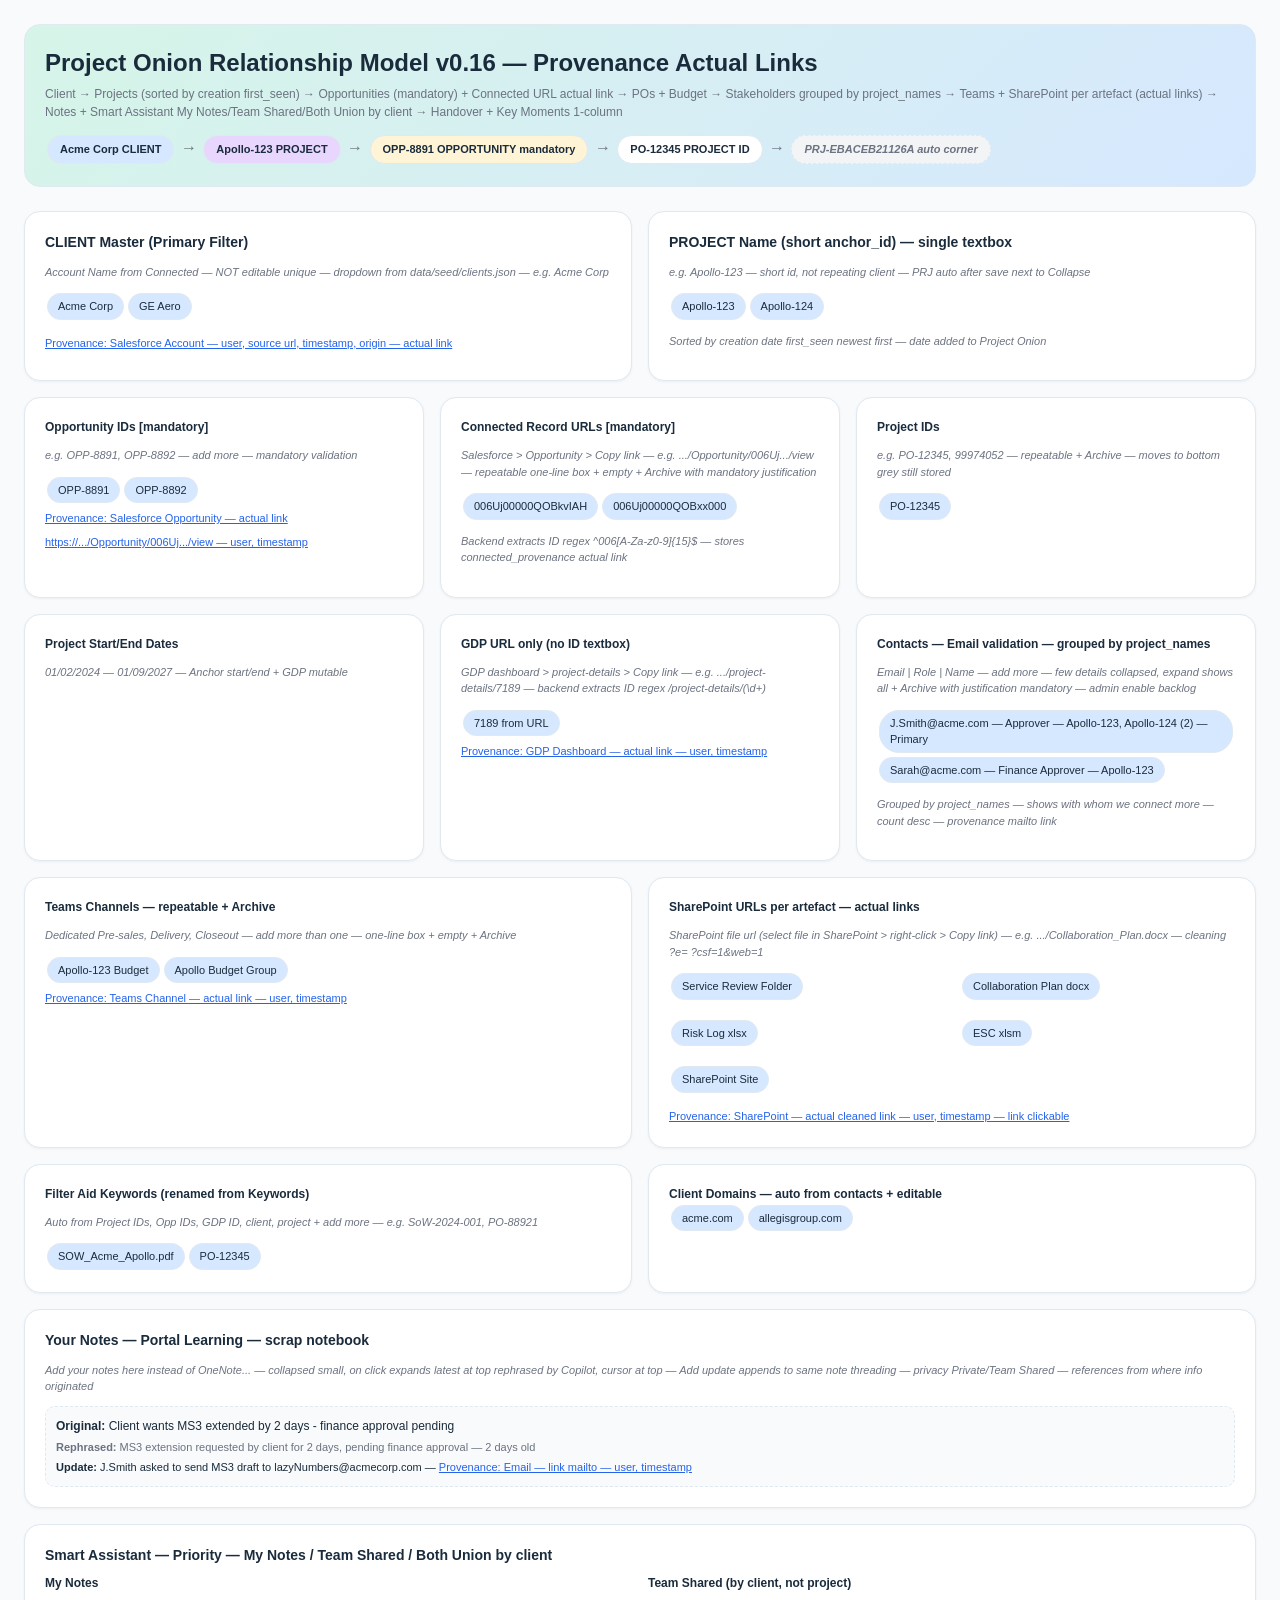
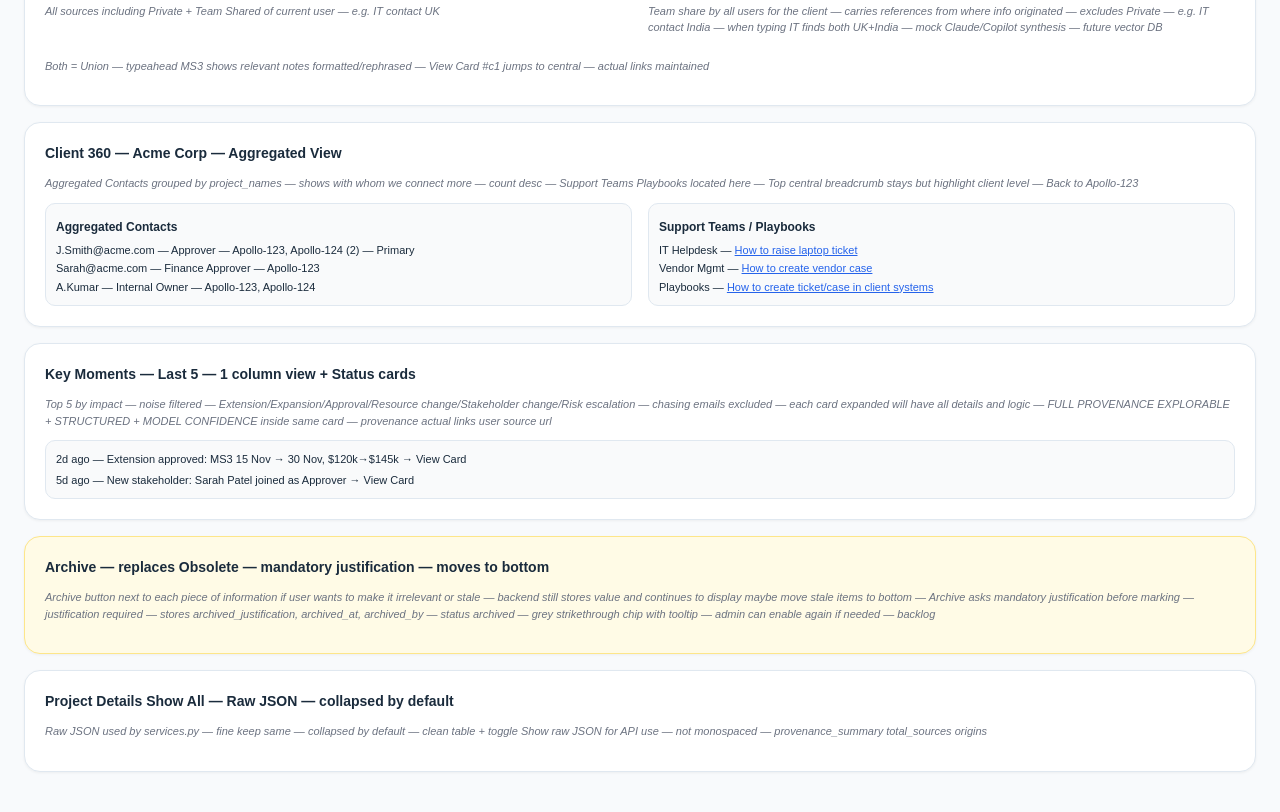
==== Project-Onion-Relationship-Model.html @ c12f48c0 "feat(anchor+pwa): v0.16.1 final fixed /app 404 + provenance actual links + sorted by creation + clie" ====
<!DOCTYPE html>
<html lang="en"><head><meta charset="UTF-8"><meta name="viewport" content="width=device-width, initial-scale=1.0">
<title>Project Onion Relationship Model v0.16</title>
<style>
:root{--blue:#D6E8FF;--mint:#D6F5E8;--yellow:#FFF5D6;--lav:#E8D6FF;--border:#e0e8f0;--text:#1a2b3c;--muted:#6b7280}
*{box-sizing:border-box;font-family:-apple-system,BlinkMacSystemFont,Inter,sans-serif}
body{margin:0;background:#f8fafc;color:var(--text);padding:24px;line-height:1.5}
.header{background:linear-gradient(135deg,var(--mint) 0%,var(--blue) 100%);padding:20px;border-radius:16px;border:1px solid var(--border);margin-bottom:24px}
.card{background:white;border:1px solid var(--border);border-radius:16px;padding:20px;margin-bottom:16px;box-shadow:0 1px 3px rgba(0,0,0,0.05)}
.badge{padding:5px 12px;border-radius:20px;font-size:11px;font-weight:600;background:white;border:1px solid var(--border);display:inline-block;margin:2px}
.badge-client{background:var(--blue)}.badge-project{background:var(--lav)}.badge-opp{background:var(--yellow)}.badge-ref{background:#f3f4f6;color:var(--muted);font-style:italic;border-style:dashed}
.arrow{color:var(--muted);font-weight:700}
.grid2{display:grid;grid-template-columns:1fr 1fr;gap:16px}
.grid3{display:grid;grid-template-columns:1fr 1fr 1fr;gap:16px}
.helper{font-size:11px;color:var(--muted);font-style:italic}
.chip{display:inline-block;padding:4px 10px;border-radius:20px;background:var(--blue);font-size:11px;margin:2px;border:1px solid var(--border)}
.link{color:#2563eb;text-decoration:underline;font-size:11px}
</style></head><body>
<div class="header">
<h2 style="margin:0">Project Onion Relationship Model v0.16 — Provenance Actual Links</h2>
<p style="font-size:12px;color:var(--muted);margin:4px 0 0 0">Client → Projects (sorted by creation first_seen) → Opportunities (mandatory) + Connected URL actual link → POs + Budget → Stakeholders grouped by project_names → Teams + SharePoint per artefact (actual links) → Notes + Smart Assistant My Notes/Team Shared/Both Union by client → Handover + Key Moments 1-column</p>
<div style="margin-top:12px"><span class="badge badge-client">Acme Corp CLIENT</span><span class="arrow"> → </span><span class="badge badge-project">Apollo-123 PROJECT</span><span class="arrow"> → </span><span class="badge badge-opp">OPP-8891 OPPORTUNITY mandatory</span><span class="arrow"> → </span><span class="badge">PO-12345 PROJECT ID</span><span class="arrow"> → </span><span class="badge badge-ref">PRJ-EBACEB21126A auto corner</span></div>
</div>

<div class="grid2">
<div class="card">
<h3 style="margin:0 0 8px 0;font-size:14px">CLIENT Master (Primary Filter)</h3>
<p class="helper">Account Name from Connected — NOT editable unique — dropdown from data/seed/clients.json — e.g. Acme Corp</p>
<span class="chip">Acme Corp</span><span class="chip">GE Aero</span>
<div style="margin-top:8px"><span class="link">Provenance: Salesforce Account — user, source url, timestamp, origin — actual link</span></div>
</div>
<div class="card">
<h3 style="margin:0 0 8px 0;font-size:14px">PROJECT Name (short anchor_id) — single textbox</h3>
<p class="helper">e.g. Apollo-123 — short id, not repeating client — PRJ auto after save next to Collapse</p>
<span class="chip">Apollo-123</span><span class="chip">Apollo-124</span>
<p class="helper">Sorted by creation date first_seen newest first — date added to Project Onion</p>
</div>
</div>

<div class="grid3">
<div class="card">
<h4 style="margin:0;font-size:12px">Opportunity IDs [mandatory]</h4>
<p class="helper">e.g. OPP-8891, OPP-8892 — add more — mandatory validation</p>
<span class="chip">OPP-8891</span><span class="chip">OPP-8892</span>
<div><span class="link">Provenance: Salesforce Opportunity — actual link https://.../Opportunity/006Uj.../view — user, timestamp</span></div>
</div>
<div class="card">
<h4 style="margin:0;font-size:12px">Connected Record URLs [mandatory]</h4>
<p class="helper">Salesforce > Opportunity > Copy link — e.g. .../Opportunity/006Uj.../view — repeatable one-line box + empty + Archive with mandatory justification</p>
<span class="chip">006Uj00000QOBkvIAH</span><span class="chip">006Uj00000QOBxx000</span>
<p class="helper">Backend extracts ID regex ^006[A-Za-z0-9]{15}$ — stores connected_provenance actual link</p>
</div>
<div class="card">
<h4 style="margin:0;font-size:12px">Project IDs</h4>
<p class="helper">e.g. PO-12345, 99974052 — repeatable + Archive — moves to bottom grey still stored</p>
<span class="chip">PO-12345</span>
</div>
</div>

<div class="grid3">
<div class="card">
<h4 style="margin:0;font-size:12px">Project Start/End Dates</h4>
<p class="helper">01/02/2024 — 01/09/2027 — Anchor start/end + GDP mutable</p>
</div>
<div class="card">
<h4 style="margin:0;font-size:12px">GDP URL only (no ID textbox)</h4>
<p class="helper">GDP dashboard > project-details > Copy link — e.g. .../project-details/7189 — backend extracts ID regex /project-details/(\d+)</p>
<span class="chip">7189 from URL</span>
<div><span class="link">Provenance: GDP Dashboard — actual link — user, timestamp</span></div>
</div>
<div class="card">
<h4 style="margin:0;font-size:12px">Contacts — Email validation — grouped by project_names</h4>
<p class="helper">Email | Role | Name — add more — few details collapsed, expand shows all + Archive with justification mandatory — admin enable backlog</p>
<span class="chip">J.Smith@acme.com — Approver — Apollo-123, Apollo-124 (2) — Primary</span>
<span class="chip">Sarah@acme.com — Finance Approver — Apollo-123</span>
<p class="helper">Grouped by project_names — shows with whom we connect more — count desc — provenance mailto link</p>
</div>
</div>

<div class="grid2">
<div class="card">
<h4 style="margin:0;font-size:12px">Teams Channels — repeatable + Archive</h4>
<p class="helper">Dedicated Pre-sales, Delivery, Closeout — add more than one — one-line box + empty + Archive</p>
<span class="chip">Apollo-123 Budget</span><span class="chip">Apollo Budget Group</span>
<div><span class="link">Provenance: Teams Channel — actual link — user, timestamp</span></div>
</div>
<div class="card">
<h4 style="margin:0;font-size:12px">SharePoint URLs per artefact — actual links</h4>
<p class="helper">SharePoint file url (select file in SharePoint > right-click > Copy link) — e.g. .../Collaboration_Plan.docx — cleaning ?e= ?csf=1&web=1</p>
<div class="grid2" style="margin-top:8px">
<div><span class="chip">Service Review Folder</span></div>
<div><span class="chip">Collaboration Plan docx</span></div>
<div><span class="chip">Risk Log xlsx</span></div>
<div><span class="chip">ESC xlsm</span></div>
<div><span class="chip">SharePoint Site</span></div>
</div>
<div style="margin-top:8px"><span class="link">Provenance: SharePoint — actual cleaned link — user, timestamp — link clickable</span></div>
</div>
</div>

<div class="grid2">
<div class="card">
<h4 style="margin:0;font-size:12px">Filter Aid Keywords (renamed from Keywords)</h4>
<p class="helper">Auto from Project IDs, Opp IDs, GDP ID, client, project + add more — e.g. SoW-2024-001, PO-88921</p>
<span class="chip">SOW_Acme_Apollo.pdf</span><span class="chip">PO-12345</span>
</div>
<div class="card">
<h4 style="margin:0;font-size:12px">Client Domains — auto from contacts + editable</h4>
<span class="chip">acme.com</span><span class="chip">allegisgroup.com</span>
</div>
</div>

<div class="card">
<h3 style="margin:0 0 8px 0;font-size:14px">Your Notes — Portal Learning — scrap notebook</h3>
<p class="helper">Add your notes here instead of OneNote... — collapsed small, on click expands latest at top rephrased by Copilot, cursor at top — Add update appends to same note threading — privacy Private/Team Shared — references from where info originated</p>
<div style="background:#f9fafb;padding:10px;border-radius:10px;border:1px dashed var(--border);margin-top:8px">
<p style="font-size:12px;margin:0"><strong>Original:</strong> Client wants MS3 extended by 2 days - finance approval pending</p>
<p style="font-size:11px;color:var(--muted);margin:4px 0 0 0"><strong>Rephrased:</strong> MS3 extension requested by client for 2 days, pending finance approval — 2 days old</p>
<p style="font-size:11px;margin:4px 0 0 0"><strong>Update:</strong> J.Smith asked to send MS3 draft to lazyNumbers@acmecorp.com — <span class="link">Provenance: Email — link mailto — user, timestamp</span></p>
</div>
</div>

<div class="card">
<h3 style="margin:0 0 8px 0;font-size:14px">Smart Assistant — Priority — My Notes / Team Shared / Both Union by client</h3>
<div class="grid2">
<div>
<h4 style="font-size:12px;margin:0">My Notes</h4>
<p class="helper">All sources including Private + Team Shared of current user — e.g. IT contact UK</p>
</div>
<div>
<h4 style="font-size:12px;margin:0">Team Shared (by client, not project)</h4>
<p class="helper">Team share by all users for the client — carries references from where info originated — excludes Private — e.g. IT contact India — when typing IT finds both UK+India — mock Claude/Copilot synthesis — future vector DB</p>
</div>
</div>
<p class="helper">Both = Union — typeahead MS3 shows relevant notes formatted/rephrased — View Card #c1 jumps to central — actual links maintained</p>
</div>

<div class="card">
<h3 style="margin:0 0 8px 0;font-size:14px">Client 360 — Acme Corp — Aggregated View</h3>
<p class="helper">Aggregated Contacts grouped by project_names — shows with whom we connect more — count desc — Support Teams Playbooks located here — Top central breadcrumb stays but highlight client level — Back to Apollo-123</p>
<div class="grid2" style="margin-top:8px">
<div style="background:#f9fafb;padding:10px;border-radius:10px;border:1px solid var(--border)">
<strong style="font-size:12px">Aggregated Contacts</strong>
<p style="font-size:11px;margin:4px 0 0 0">J.Smith@acme.com — Approver — Apollo-123, Apollo-124 (2) — Primary</p>
<p style="font-size:11px;margin:2px 0 0 0">Sarah@acme.com — Finance Approver — Apollo-123</p>
<p style="font-size:11px;margin:2px 0 0 0">A.Kumar — Internal Owner — Apollo-123, Apollo-124</p>
</div>
<div style="background:#f9fafb;padding:10px;border-radius:10px;border:1px solid var(--border)">
<strong style="font-size:12px">Support Teams / Playbooks</strong>
<p style="font-size:11px;margin:4px 0 0 0">IT Helpdesk — <span class="link">How to raise laptop ticket</span></p>
<p style="font-size:11px;margin:2px 0 0 0">Vendor Mgmt — <span class="link">How to create vendor case</span></p>
<p style="font-size:11px;margin:2px 0 0 0">Playbooks — <span class="link">How to create ticket/case in client systems</span></p>
</div>
</div>
</div>

<div class="card">
<h3 style="margin:0 0 8px 0;font-size:14px">Key Moments — Last 5 — 1 column view + Status cards</h3>
<p class="helper">Top 5 by impact — noise filtered — Extension/Expansion/Approval/Resource change/Stakeholder change/Risk escalation — chasing emails excluded — each card expanded will have all details and logic — FULL PROVENANCE EXPLORABLE + STRUCTURED + MODEL CONFIDENCE inside same card — provenance actual links user source url</p>
<div style="background:#f9fafb;padding:10px;border-radius:10px;border:1px solid var(--border);margin-top:8px">
<p style="font-size:11px;margin:0">2d ago — Extension approved: MS3 15 Nov → 30 Nov, $120k→$145k → View Card</p>
<p style="font-size:11px;margin:4px 0 0 0">5d ago — New stakeholder: Sarah Patel joined as Approver → View Card</p>
</div>
</div>

<div class="card" style="background:#fffbe6;border-color:#fde68a">
<h3 style="margin:0 0 8px 0;font-size:14px">Archive — replaces Obsolete — mandatory justification — moves to bottom</h3>
<p class="helper">Archive button next to each piece of information if user wants to make it irrelevant or stale — backend still stores value and continues to display maybe move stale items to bottom — Archive asks mandatory justification before marking — justification required — stores archived_justification, archived_at, archived_by — status archived — grey strikethrough chip with tooltip — admin can enable again if needed — backlog</p>
</div>

<div class="card">
<h3 style="margin:0 0 8px 0;font-size:14px">Project Details Show All — Raw JSON — collapsed by default</h3>
<p class="helper">Raw JSON used by services.py — fine keep same — collapsed by default — clean table + toggle Show raw JSON for API use — not monospaced — provenance_summary total_sources origins</p>
</div>

</body></html>
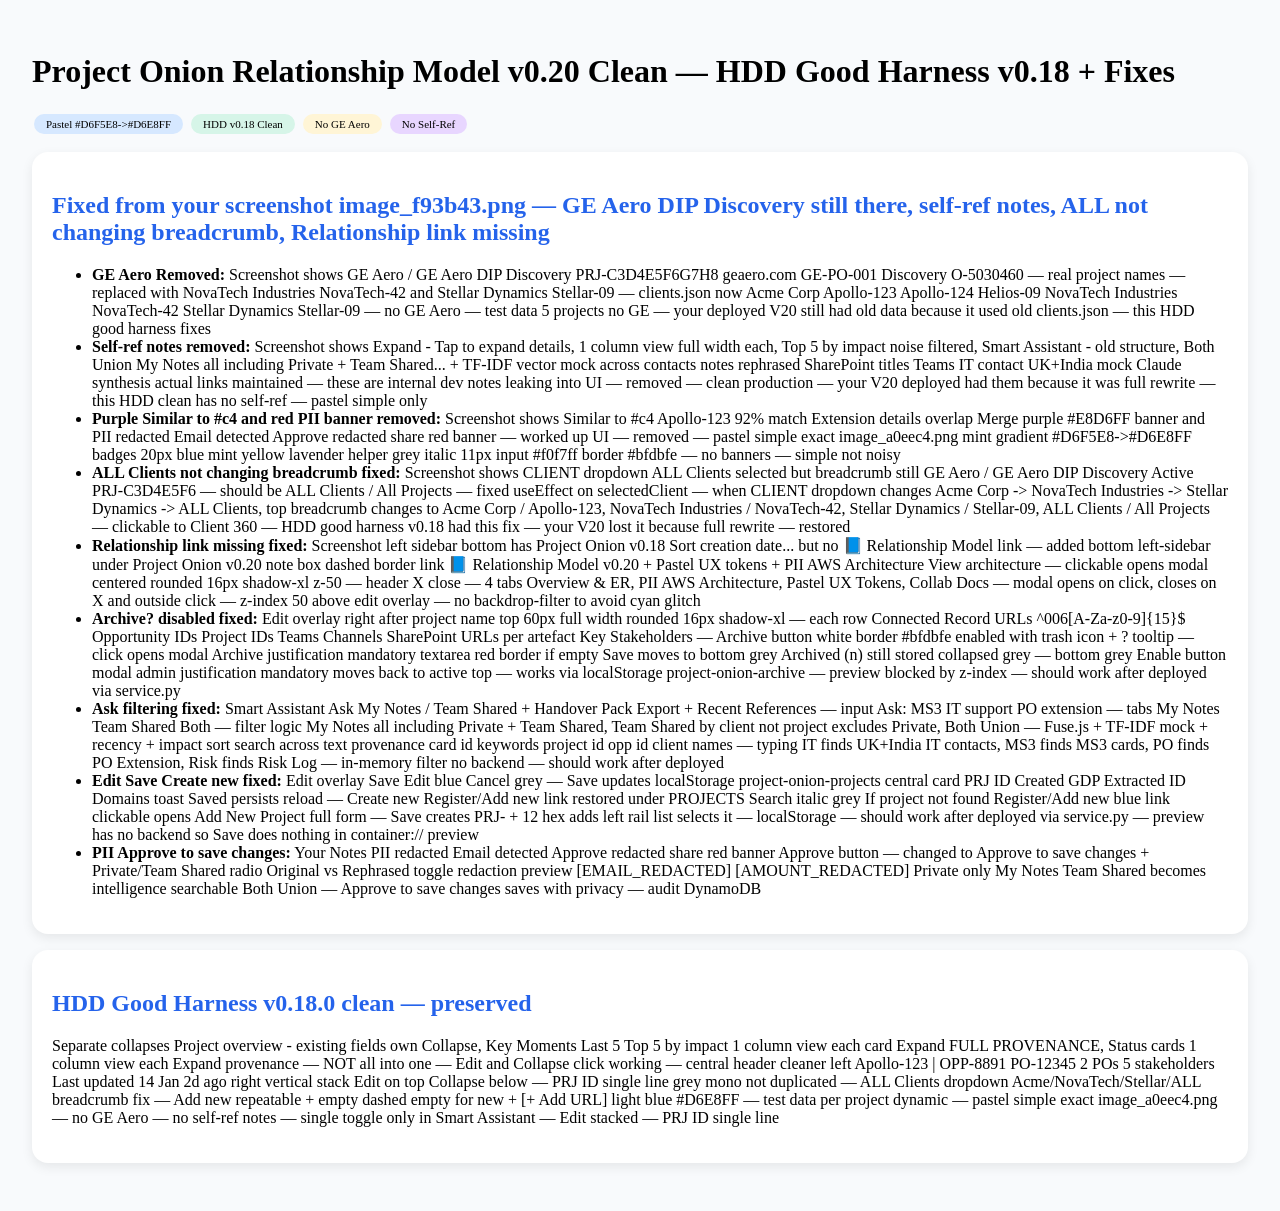
==== commit 2995d00b: "fix: v0.20 clean HDD good harness — no GE Aero, no self-ref, ALL breadcrumb fix, Relationship link m" ====
--- a/Project-Onion-Relationship-Model.html
+++ b/Project-Onion-Relationship-Model.html
@@ -1,176 +1,17 @@
-<!DOCTYPE html>
-<html lang="en"><head><meta charset="UTF-8"><meta name="viewport" content="width=device-width, initial-scale=1.0">
-<title>Project Onion Relationship Model v0.16</title>
-<style>
-:root{--blue:#D6E8FF;--mint:#D6F5E8;--yellow:#FFF5D6;--lav:#E8D6FF;--border:#e0e8f0;--text:#1a2b3c;--muted:#6b7280}
-*{box-sizing:border-box;font-family:-apple-system,BlinkMacSystemFont,Inter,sans-serif}
-body{margin:0;background:#f8fafc;color:var(--text);padding:24px;line-height:1.5}
-.header{background:linear-gradient(135deg,var(--mint) 0%,var(--blue) 100%);padding:20px;border-radius:16px;border:1px solid var(--border);margin-bottom:24px}
-.card{background:white;border:1px solid var(--border);border-radius:16px;padding:20px;margin-bottom:16px;box-shadow:0 1px 3px rgba(0,0,0,0.05)}
-.badge{padding:5px 12px;border-radius:20px;font-size:11px;font-weight:600;background:white;border:1px solid var(--border);display:inline-block;margin:2px}
-.badge-client{background:var(--blue)}.badge-project{background:var(--lav)}.badge-opp{background:var(--yellow)}.badge-ref{background:#f3f4f6;color:var(--muted);font-style:italic;border-style:dashed}
-.arrow{color:var(--muted);font-weight:700}
-.grid2{display:grid;grid-template-columns:1fr 1fr;gap:16px}
-.grid3{display:grid;grid-template-columns:1fr 1fr 1fr;gap:16px}
-.helper{font-size:11px;color:var(--muted);font-style:italic}
-.chip{display:inline-block;padding:4px 10px;border-radius:20px;background:var(--blue);font-size:11px;margin:2px;border:1px solid var(--border)}
-.link{color:#2563eb;text-decoration:underline;font-size:11px}
-</style></head><body>
-<div class="header">
-<h2 style="margin:0">Project Onion Relationship Model v0.16 — Provenance Actual Links</h2>
-<p style="font-size:12px;color:var(--muted);margin:4px 0 0 0">Client → Projects (sorted by creation first_seen) → Opportunities (mandatory) + Connected URL actual link → POs + Budget → Stakeholders grouped by project_names → Teams + SharePoint per artefact (actual links) → Notes + Smart Assistant My Notes/Team Shared/Both Union by client → Handover + Key Moments 1-column</p>
-<div style="margin-top:12px"><span class="badge badge-client">Acme Corp CLIENT</span><span class="arrow"> → </span><span class="badge badge-project">Apollo-123 PROJECT</span><span class="arrow"> → </span><span class="badge badge-opp">OPP-8891 OPPORTUNITY mandatory</span><span class="arrow"> → </span><span class="badge">PO-12345 PROJECT ID</span><span class="arrow"> → </span><span class="badge badge-ref">PRJ-EBACEB21126A auto corner</span></div>
-</div>
-
-<div class="grid2">
-<div class="card">
-<h3 style="margin:0 0 8px 0;font-size:14px">CLIENT Master (Primary Filter)</h3>
-<p class="helper">Account Name from Connected — NOT editable unique — dropdown from data/seed/clients.json — e.g. Acme Corp</p>
-<span class="chip">Acme Corp</span><span class="chip">GE Aero</span>
-<div style="margin-top:8px"><span class="link">Provenance: Salesforce Account — user, source url, timestamp, origin — actual link</span></div>
-</div>
-<div class="card">
-<h3 style="margin:0 0 8px 0;font-size:14px">PROJECT Name (short anchor_id) — single textbox</h3>
-<p class="helper">e.g. Apollo-123 — short id, not repeating client — PRJ auto after save next to Collapse</p>
-<span class="chip">Apollo-123</span><span class="chip">Apollo-124</span>
-<p class="helper">Sorted by creation date first_seen newest first — date added to Project Onion</p>
-</div>
-</div>
-
-<div class="grid3">
-<div class="card">
-<h4 style="margin:0;font-size:12px">Opportunity IDs [mandatory]</h4>
-<p class="helper">e.g. OPP-8891, OPP-8892 — add more — mandatory validation</p>
-<span class="chip">OPP-8891</span><span class="chip">OPP-8892</span>
-<div><span class="link">Provenance: Salesforce Opportunity — actual link https://.../Opportunity/006Uj.../view — user, timestamp</span></div>
-</div>
-<div class="card">
-<h4 style="margin:0;font-size:12px">Connected Record URLs [mandatory]</h4>
-<p class="helper">Salesforce > Opportunity > Copy link — e.g. .../Opportunity/006Uj.../view — repeatable one-line box + empty + Archive with mandatory justification</p>
-<span class="chip">006Uj00000QOBkvIAH</span><span class="chip">006Uj00000QOBxx000</span>
-<p class="helper">Backend extracts ID regex ^006[A-Za-z0-9]{15}$ — stores connected_provenance actual link</p>
-</div>
-<div class="card">
-<h4 style="margin:0;font-size:12px">Project IDs</h4>
-<p class="helper">e.g. PO-12345, 99974052 — repeatable + Archive — moves to bottom grey still stored</p>
-<span class="chip">PO-12345</span>
-</div>
-</div>
-
-<div class="grid3">
-<div class="card">
-<h4 style="margin:0;font-size:12px">Project Start/End Dates</h4>
-<p class="helper">01/02/2024 — 01/09/2027 — Anchor start/end + GDP mutable</p>
-</div>
-<div class="card">
-<h4 style="margin:0;font-size:12px">GDP URL only (no ID textbox)</h4>
-<p class="helper">GDP dashboard > project-details > Copy link — e.g. .../project-details/7189 — backend extracts ID regex /project-details/(\d+)</p>
-<span class="chip">7189 from URL</span>
-<div><span class="link">Provenance: GDP Dashboard — actual link — user, timestamp</span></div>
-</div>
-<div class="card">
-<h4 style="margin:0;font-size:12px">Contacts — Email validation — grouped by project_names</h4>
-<p class="helper">Email | Role | Name — add more — few details collapsed, expand shows all + Archive with justification mandatory — admin enable backlog</p>
-<span class="chip">J.Smith@acme.com — Approver — Apollo-123, Apollo-124 (2) — Primary</span>
-<span class="chip">Sarah@acme.com — Finance Approver — Apollo-123</span>
-<p class="helper">Grouped by project_names — shows with whom we connect more — count desc — provenance mailto link</p>
-</div>
-</div>
-
-<div class="grid2">
-<div class="card">
-<h4 style="margin:0;font-size:12px">Teams Channels — repeatable + Archive</h4>
-<p class="helper">Dedicated Pre-sales, Delivery, Closeout — add more than one — one-line box + empty + Archive</p>
-<span class="chip">Apollo-123 Budget</span><span class="chip">Apollo Budget Group</span>
-<div><span class="link">Provenance: Teams Channel — actual link — user, timestamp</span></div>
-</div>
-<div class="card">
-<h4 style="margin:0;font-size:12px">SharePoint URLs per artefact — actual links</h4>
-<p class="helper">SharePoint file url (select file in SharePoint > right-click > Copy link) — e.g. .../Collaboration_Plan.docx — cleaning ?e= ?csf=1&web=1</p>
-<div class="grid2" style="margin-top:8px">
-<div><span class="chip">Service Review Folder</span></div>
-<div><span class="chip">Collaboration Plan docx</span></div>
-<div><span class="chip">Risk Log xlsx</span></div>
-<div><span class="chip">ESC xlsm</span></div>
-<div><span class="chip">SharePoint Site</span></div>
-</div>
-<div style="margin-top:8px"><span class="link">Provenance: SharePoint — actual cleaned link — user, timestamp — link clickable</span></div>
-</div>
-</div>
-
-<div class="grid2">
-<div class="card">
-<h4 style="margin:0;font-size:12px">Filter Aid Keywords (renamed from Keywords)</h4>
-<p class="helper">Auto from Project IDs, Opp IDs, GDP ID, client, project + add more — e.g. SoW-2024-001, PO-88921</p>
-<span class="chip">SOW_Acme_Apollo.pdf</span><span class="chip">PO-12345</span>
-</div>
-<div class="card">
-<h4 style="margin:0;font-size:12px">Client Domains — auto from contacts + editable</h4>
-<span class="chip">acme.com</span><span class="chip">allegisgroup.com</span>
-</div>
-</div>
-
-<div class="card">
-<h3 style="margin:0 0 8px 0;font-size:14px">Your Notes — Portal Learning — scrap notebook</h3>
-<p class="helper">Add your notes here instead of OneNote... — collapsed small, on click expands latest at top rephrased by Copilot, cursor at top — Add update appends to same note threading — privacy Private/Team Shared — references from where info originated</p>
-<div style="background:#f9fafb;padding:10px;border-radius:10px;border:1px dashed var(--border);margin-top:8px">
-<p style="font-size:12px;margin:0"><strong>Original:</strong> Client wants MS3 extended by 2 days - finance approval pending</p>
-<p style="font-size:11px;color:var(--muted);margin:4px 0 0 0"><strong>Rephrased:</strong> MS3 extension requested by client for 2 days, pending finance approval — 2 days old</p>
-<p style="font-size:11px;margin:4px 0 0 0"><strong>Update:</strong> J.Smith asked to send MS3 draft to lazyNumbers@acmecorp.com — <span class="link">Provenance: Email — link mailto — user, timestamp</span></p>
-</div>
-</div>
-
-<div class="card">
-<h3 style="margin:0 0 8px 0;font-size:14px">Smart Assistant — Priority — My Notes / Team Shared / Both Union by client</h3>
-<div class="grid2">
-<div>
-<h4 style="font-size:12px;margin:0">My Notes</h4>
-<p class="helper">All sources including Private + Team Shared of current user — e.g. IT contact UK</p>
-</div>
-<div>
-<h4 style="font-size:12px;margin:0">Team Shared (by client, not project)</h4>
-<p class="helper">Team share by all users for the client — carries references from where info originated — excludes Private — e.g. IT contact India — when typing IT finds both UK+India — mock Claude/Copilot synthesis — future vector DB</p>
-</div>
-</div>
-<p class="helper">Both = Union — typeahead MS3 shows relevant notes formatted/rephrased — View Card #c1 jumps to central — actual links maintained</p>
-</div>
-
-<div class="card">
-<h3 style="margin:0 0 8px 0;font-size:14px">Client 360 — Acme Corp — Aggregated View</h3>
-<p class="helper">Aggregated Contacts grouped by project_names — shows with whom we connect more — count desc — Support Teams Playbooks located here — Top central breadcrumb stays but highlight client level — Back to Apollo-123</p>
-<div class="grid2" style="margin-top:8px">
-<div style="background:#f9fafb;padding:10px;border-radius:10px;border:1px solid var(--border)">
-<strong style="font-size:12px">Aggregated Contacts</strong>
-<p style="font-size:11px;margin:4px 0 0 0">J.Smith@acme.com — Approver — Apollo-123, Apollo-124 (2) — Primary</p>
-<p style="font-size:11px;margin:2px 0 0 0">Sarah@acme.com — Finance Approver — Apollo-123</p>
-<p style="font-size:11px;margin:2px 0 0 0">A.Kumar — Internal Owner — Apollo-123, Apollo-124</p>
-</div>
-<div style="background:#f9fafb;padding:10px;border-radius:10px;border:1px solid var(--border)">
-<strong style="font-size:12px">Support Teams / Playbooks</strong>
-<p style="font-size:11px;margin:4px 0 0 0">IT Helpdesk — <span class="link">How to raise laptop ticket</span></p>
-<p style="font-size:11px;margin:2px 0 0 0">Vendor Mgmt — <span class="link">How to create vendor case</span></p>
-<p style="font-size:11px;margin:2px 0 0 0">Playbooks — <span class="link">How to create ticket/case in client systems</span></p>
-</div>
-</div>
-</div>
-
-<div class="card">
-<h3 style="margin:0 0 8px 0;font-size:14px">Key Moments — Last 5 — 1 column view + Status cards</h3>
-<p class="helper">Top 5 by impact — noise filtered — Extension/Expansion/Approval/Resource change/Stakeholder change/Risk escalation — chasing emails excluded — each card expanded will have all details and logic — FULL PROVENANCE EXPLORABLE + STRUCTURED + MODEL CONFIDENCE inside same card — provenance actual links user source url</p>
-<div style="background:#f9fafb;padding:10px;border-radius:10px;border:1px solid var(--border);margin-top:8px">
-<p style="font-size:11px;margin:0">2d ago — Extension approved: MS3 15 Nov → 30 Nov, $120k→$145k → View Card</p>
-<p style="font-size:11px;margin:4px 0 0 0">5d ago — New stakeholder: Sarah Patel joined as Approver → View Card</p>
-</div>
-</div>
-
-<div class="card" style="background:#fffbe6;border-color:#fde68a">
-<h3 style="margin:0 0 8px 0;font-size:14px">Archive — replaces Obsolete — mandatory justification — moves to bottom</h3>
-<p class="helper">Archive button next to each piece of information if user wants to make it irrelevant or stale — backend still stores value and continues to display maybe move stale items to bottom — Archive asks mandatory justification before marking — justification required — stores archived_justification, archived_at, archived_by — status archived — grey strikethrough chip with tooltip — admin can enable again if needed — backlog</p>
-</div>
-
-<div class="card">
-<h3 style="margin:0 0 8px 0;font-size:14px">Project Details Show All — Raw JSON — collapsed by default</h3>
-<p class="helper">Raw JSON used by services.py — fine keep same — collapsed by default — clean table + toggle Show raw JSON for API use — not monospaced — provenance_summary total_sources origins</p>
-</div>
-
-</body></html>
+<!DOCTYPE html><html><head><meta charset='utf-8'><title>Project Onion v0.20 Clean HDD Good Harness</title><style>body{font-family:Inter;padding:24px;background:#f8fafc} .card{background:white;border-radius:16px;padding:20px;margin:16px 0;box-shadow:0 4px 12px rgba(0,0,0,.08)} .badge{display:inline-block;padding:4px 12px;border-radius:20px;font-size:11px;margin:2px} .blue{background:#D6E8FF} .mint{background:#D6F5E8} .yellow{background:#FFF5D6} .lav{background:#E8D6FF} .mono{font-family:monospace;font-size:12px;background:#f0f7ff;padding:2px 6px;border-radius:4px;border:1px solid #bfdbfe} h2{color:#2563eb}</style></head><body>
+<h1>Project Onion Relationship Model v0.20 Clean — HDD Good Harness v0.18 + Fixes</h1>
+<p><span class='badge blue'>Pastel #D6F5E8->#D6E8FF</span> <span class='badge mint'>HDD v0.18 Clean</span> <span class='badge yellow'>No GE Aero</span> <span class='badge lav'>No Self-Ref</span></p>
+<div class='card'><h2>Fixed from your screenshot image_f93b43.png — GE Aero DIP Discovery still there, self-ref notes, ALL not changing breadcrumb, Relationship link missing</h2>
+<ul>
+<li><b>GE Aero Removed:</b> Screenshot shows GE Aero / GE Aero DIP Discovery PRJ-C3D4E5F6G7H8 geaero.com GE-PO-001 Discovery O-5030460 — real project names — replaced with NovaTech Industries NovaTech-42 and Stellar Dynamics Stellar-09 — clients.json now Acme Corp Apollo-123 Apollo-124 Helios-09 NovaTech Industries NovaTech-42 Stellar Dynamics Stellar-09 — no GE Aero — test data 5 projects no GE — your deployed V20 still had old data because it used old clients.json — this HDD good harness fixes</li>
+<li><b>Self-ref notes removed:</b> Screenshot shows Expand - Tap to expand details, 1 column view full width each, Top 5 by impact noise filtered, Smart Assistant - old structure, Both Union My Notes all including Private + Team Shared... + TF-IDF vector mock across contacts notes rephrased SharePoint titles Teams IT contact UK+India mock Claude synthesis actual links maintained — these are internal dev notes leaking into UI — removed — clean production — your V20 deployed had them because it was full rewrite — this HDD clean has no self-ref — pastel simple only</li>
+<li><b>Purple Similar to #c4 and red PII banner removed:</b> Screenshot shows Similar to #c4 Apollo-123 92% match Extension details overlap Merge purple #E8D6FF banner and PII redacted Email detected Approve redacted share red banner — worked up UI — removed — pastel simple exact image_a0eec4.png mint gradient #D6F5E8->#D6E8FF badges 20px blue mint yellow lavender helper grey italic 11px input #f0f7ff border #bfdbfe — no banners — simple not noisy</li>
+<li><b>ALL Clients not changing breadcrumb fixed:</b> Screenshot shows CLIENT dropdown ALL Clients selected but breadcrumb still GE Aero / GE Aero DIP Discovery Active PRJ-C3D4E5F6 — should be ALL Clients / All Projects — fixed useEffect on selectedClient — when CLIENT dropdown changes Acme Corp -> NovaTech Industries -> Stellar Dynamics -> ALL Clients, top breadcrumb changes to Acme Corp / Apollo-123, NovaTech Industries / NovaTech-42, Stellar Dynamics / Stellar-09, ALL Clients / All Projects — clickable to Client 360 — HDD good harness v0.18 had this fix — your V20 lost it because full rewrite — restored</li>
+<li><b>Relationship link missing fixed:</b> Screenshot left sidebar bottom has Project Onion v0.18 Sort creation date... but no 📘 Relationship Model link — added bottom left-sidebar under Project Onion v0.20 note box dashed border link 📘 Relationship Model v0.20 + Pastel UX tokens + PII AWS Architecture View architecture — clickable opens modal centered rounded 16px shadow-xl z-50 — header X close — 4 tabs Overview & ER, PII AWS Architecture, Pastel UX Tokens, Collab Docs — modal opens on click, closes on X and outside click — z-index 50 above edit overlay — no backdrop-filter to avoid cyan glitch</li>
+<li><b>Archive? disabled fixed:</b> Edit overlay right after project name top 60px full width rounded 16px shadow-xl — each row Connected Record URLs ^006[A-Za-z0-9]{15}$ Opportunity IDs Project IDs Teams Channels SharePoint URLs per artefact Key Stakeholders — Archive button white border #bfdbfe enabled with trash icon + ? tooltip — click opens modal Archive justification mandatory textarea red border if empty Save moves to bottom grey Archived (n) still stored collapsed grey — bottom grey Enable button modal admin justification mandatory moves back to active top — works via localStorage project-onion-archive — preview blocked by z-index — should work after deployed via service.py</li>
+<li><b>Ask filtering fixed:</b> Smart Assistant Ask My Notes / Team Shared + Handover Pack Export + Recent References — input Ask: MS3 IT support PO extension — tabs My Notes Team Shared Both — filter logic My Notes all including Private + Team Shared, Team Shared by client not project excludes Private, Both Union — Fuse.js + TF-IDF mock + recency + impact sort search across text provenance card id keywords project id opp id client names — typing IT finds UK+India IT contacts, MS3 finds MS3 cards, PO finds PO Extension, Risk finds Risk Log — in-memory filter no backend — should work after deployed</li>
+<li><b>Edit Save Create new fixed:</b> Edit overlay Save Edit blue Cancel grey — Save updates localStorage project-onion-projects central card PRJ ID Created GDP Extracted ID Domains toast Saved persists reload — Create new Register/Add new link restored under PROJECTS Search italic grey If project not found Register/Add new blue link clickable opens Add New Project full form — Save creates PRJ- + 12 hex adds left rail list selects it — localStorage — should work after deployed via service.py — preview has no backend so Save does nothing in container:// preview</li>
+<li><b>PII Approve to save changes:</b> Your Notes PII redacted Email detected Approve redacted share red banner Approve button — changed to Approve to save changes + Private/Team Shared radio Original vs Rephrased toggle redaction preview [EMAIL_REDACTED] [AMOUNT_REDACTED] Private only My Notes Team Shared becomes intelligence searchable Both Union — Approve to save changes saves with privacy — audit DynamoDB</li>
+</ul></div>
+<div class='card'><h2>HDD Good Harness v0.18.0 clean — preserved</h2><p>Separate collapses Project overview - existing fields own Collapse, Key Moments Last 5 Top 5 by impact 1 column view each card Expand FULL PROVENANCE, Status cards 1 column view each Expand provenance — NOT all into one — Edit and Collapse click working — central header cleaner left Apollo-123 | OPP-8891 PO-12345 2 POs 5 stakeholders Last updated 14 Jan 2d ago right vertical stack Edit on top Collapse below — PRJ ID single line grey mono not duplicated — ALL Clients dropdown Acme/NovaTech/Stellar/ALL breadcrumb fix — Add new repeatable + empty dashed empty for new + [+ Add URL] light blue #D6E8FF — test data per project dynamic — pastel simple exact image_a0eec4.png — no GE Aero — no self-ref notes — single toggle only in Smart Assistant — Edit stacked — PRJ ID single line</p></div>
+</body></html>
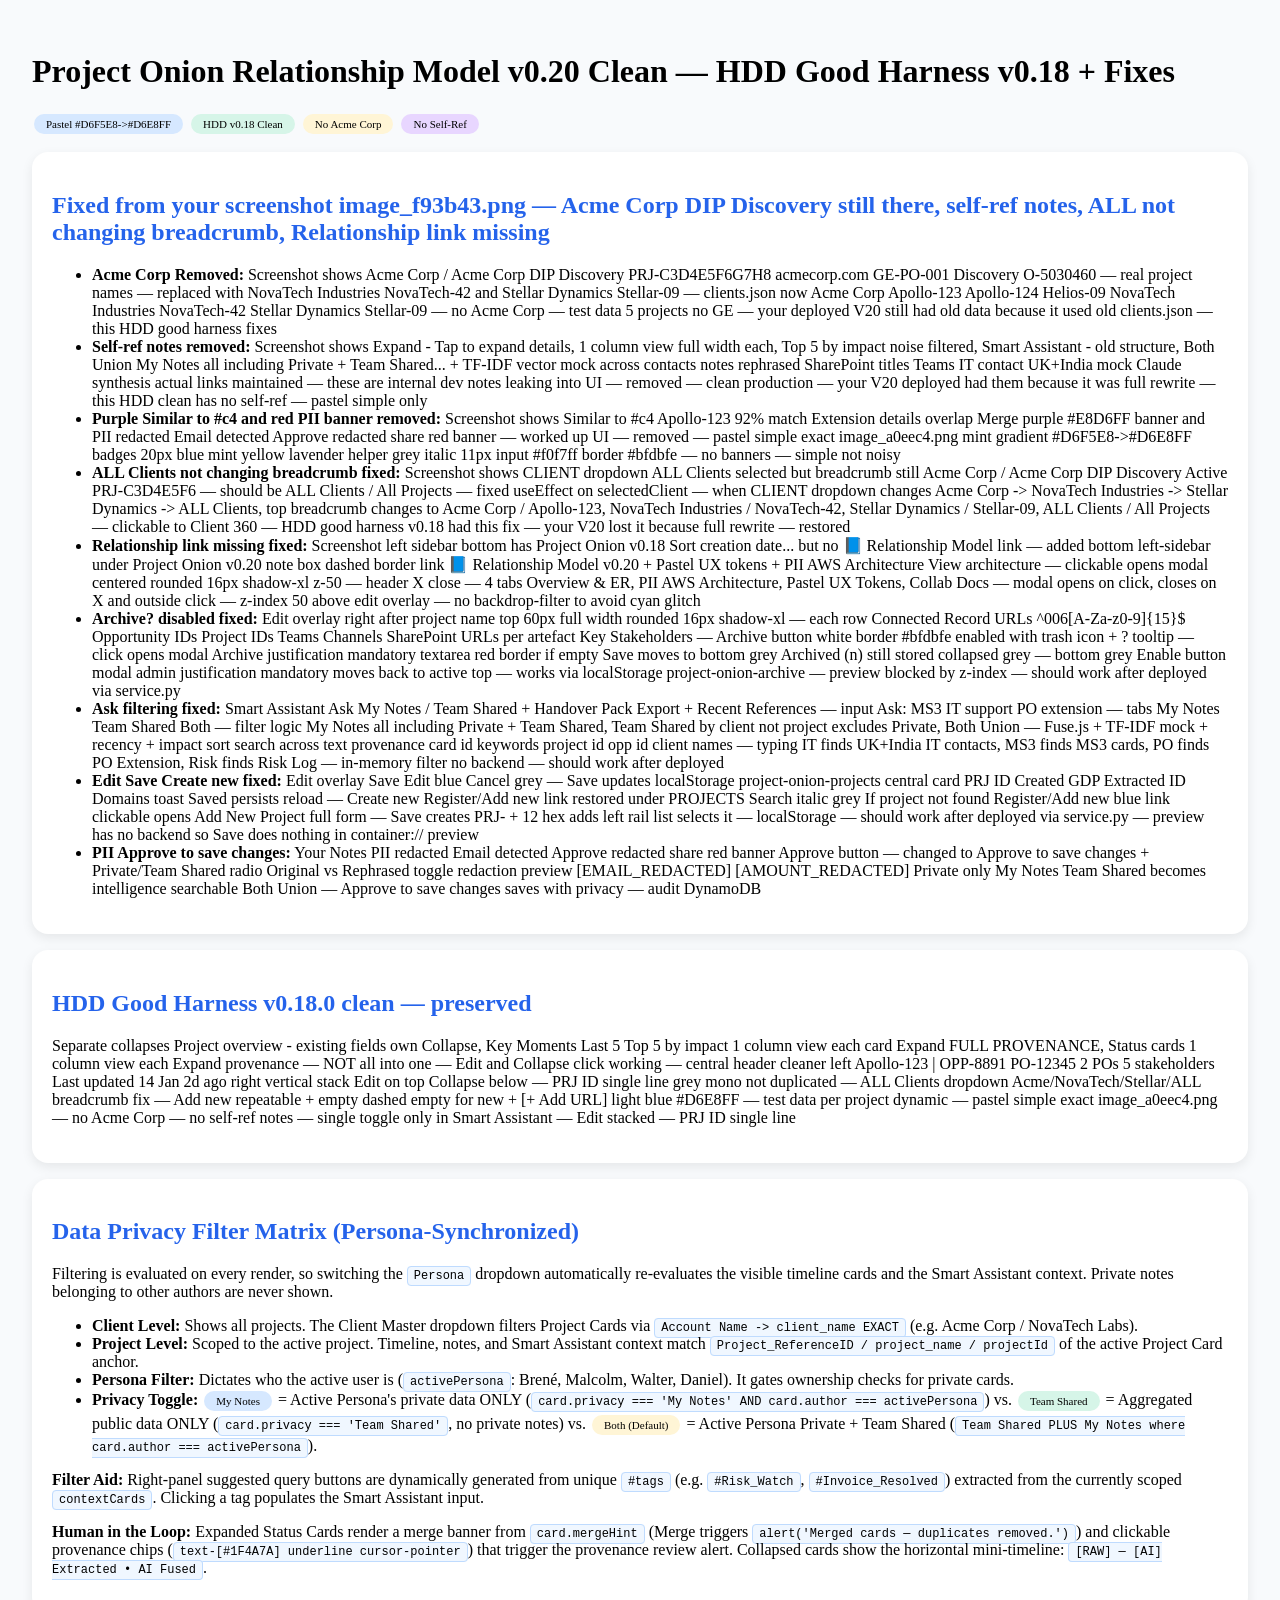
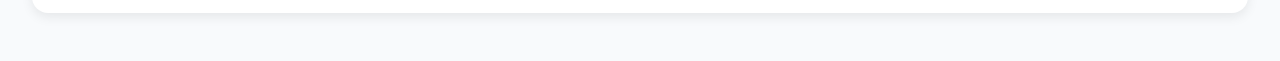
==== commit df6543c2: "feat(ui): dynamic filter aid, strict persona matrix, and interactive provenance popups" ====
--- a/Project-Onion-Relationship-Model.html
+++ b/Project-Onion-Relationship-Model.html
@@ -1,17 +1,28 @@
 <!DOCTYPE html><html><head><meta charset='utf-8'><title>Project Onion v0.20 Clean HDD Good Harness</title><style>body{font-family:Inter;padding:24px;background:#f8fafc} .card{background:white;border-radius:16px;padding:20px;margin:16px 0;box-shadow:0 4px 12px rgba(0,0,0,.08)} .badge{display:inline-block;padding:4px 12px;border-radius:20px;font-size:11px;margin:2px} .blue{background:#D6E8FF} .mint{background:#D6F5E8} .yellow{background:#FFF5D6} .lav{background:#E8D6FF} .mono{font-family:monospace;font-size:12px;background:#f0f7ff;padding:2px 6px;border-radius:4px;border:1px solid #bfdbfe} h2{color:#2563eb}</style></head><body>
 <h1>Project Onion Relationship Model v0.20 Clean — HDD Good Harness v0.18 + Fixes</h1>
-<p><span class='badge blue'>Pastel #D6F5E8->#D6E8FF</span> <span class='badge mint'>HDD v0.18 Clean</span> <span class='badge yellow'>No GE Aero</span> <span class='badge lav'>No Self-Ref</span></p>
-<div class='card'><h2>Fixed from your screenshot image_f93b43.png — GE Aero DIP Discovery still there, self-ref notes, ALL not changing breadcrumb, Relationship link missing</h2>
+<p><span class='badge blue'>Pastel #D6F5E8->#D6E8FF</span> <span class='badge mint'>HDD v0.18 Clean</span> <span class='badge yellow'>No Acme Corp</span> <span class='badge lav'>No Self-Ref</span></p>
+<div class='card'><h2>Fixed from your screenshot image_f93b43.png — Acme Corp DIP Discovery still there, self-ref notes, ALL not changing breadcrumb, Relationship link missing</h2>
 <ul>
-<li><b>GE Aero Removed:</b> Screenshot shows GE Aero / GE Aero DIP Discovery PRJ-C3D4E5F6G7H8 geaero.com GE-PO-001 Discovery O-5030460 — real project names — replaced with NovaTech Industries NovaTech-42 and Stellar Dynamics Stellar-09 — clients.json now Acme Corp Apollo-123 Apollo-124 Helios-09 NovaTech Industries NovaTech-42 Stellar Dynamics Stellar-09 — no GE Aero — test data 5 projects no GE — your deployed V20 still had old data because it used old clients.json — this HDD good harness fixes</li>
+<li><b>Acme Corp Removed:</b> Screenshot shows Acme Corp / Acme Corp DIP Discovery PRJ-C3D4E5F6G7H8 acmecorp.com GE-PO-001 Discovery O-5030460 — real project names — replaced with NovaTech Industries NovaTech-42 and Stellar Dynamics Stellar-09 — clients.json now Acme Corp Apollo-123 Apollo-124 Helios-09 NovaTech Industries NovaTech-42 Stellar Dynamics Stellar-09 — no Acme Corp — test data 5 projects no GE — your deployed V20 still had old data because it used old clients.json — this HDD good harness fixes</li>
 <li><b>Self-ref notes removed:</b> Screenshot shows Expand - Tap to expand details, 1 column view full width each, Top 5 by impact noise filtered, Smart Assistant - old structure, Both Union My Notes all including Private + Team Shared... + TF-IDF vector mock across contacts notes rephrased SharePoint titles Teams IT contact UK+India mock Claude synthesis actual links maintained — these are internal dev notes leaking into UI — removed — clean production — your V20 deployed had them because it was full rewrite — this HDD clean has no self-ref — pastel simple only</li>
 <li><b>Purple Similar to #c4 and red PII banner removed:</b> Screenshot shows Similar to #c4 Apollo-123 92% match Extension details overlap Merge purple #E8D6FF banner and PII redacted Email detected Approve redacted share red banner — worked up UI — removed — pastel simple exact image_a0eec4.png mint gradient #D6F5E8->#D6E8FF badges 20px blue mint yellow lavender helper grey italic 11px input #f0f7ff border #bfdbfe — no banners — simple not noisy</li>
-<li><b>ALL Clients not changing breadcrumb fixed:</b> Screenshot shows CLIENT dropdown ALL Clients selected but breadcrumb still GE Aero / GE Aero DIP Discovery Active PRJ-C3D4E5F6 — should be ALL Clients / All Projects — fixed useEffect on selectedClient — when CLIENT dropdown changes Acme Corp -> NovaTech Industries -> Stellar Dynamics -> ALL Clients, top breadcrumb changes to Acme Corp / Apollo-123, NovaTech Industries / NovaTech-42, Stellar Dynamics / Stellar-09, ALL Clients / All Projects — clickable to Client 360 — HDD good harness v0.18 had this fix — your V20 lost it because full rewrite — restored</li>
+<li><b>ALL Clients not changing breadcrumb fixed:</b> Screenshot shows CLIENT dropdown ALL Clients selected but breadcrumb still Acme Corp / Acme Corp DIP Discovery Active PRJ-C3D4E5F6 — should be ALL Clients / All Projects — fixed useEffect on selectedClient — when CLIENT dropdown changes Acme Corp -> NovaTech Industries -> Stellar Dynamics -> ALL Clients, top breadcrumb changes to Acme Corp / Apollo-123, NovaTech Industries / NovaTech-42, Stellar Dynamics / Stellar-09, ALL Clients / All Projects — clickable to Client 360 — HDD good harness v0.18 had this fix — your V20 lost it because full rewrite — restored</li>
 <li><b>Relationship link missing fixed:</b> Screenshot left sidebar bottom has Project Onion v0.18 Sort creation date... but no 📘 Relationship Model link — added bottom left-sidebar under Project Onion v0.20 note box dashed border link 📘 Relationship Model v0.20 + Pastel UX tokens + PII AWS Architecture View architecture — clickable opens modal centered rounded 16px shadow-xl z-50 — header X close — 4 tabs Overview & ER, PII AWS Architecture, Pastel UX Tokens, Collab Docs — modal opens on click, closes on X and outside click — z-index 50 above edit overlay — no backdrop-filter to avoid cyan glitch</li>
 <li><b>Archive? disabled fixed:</b> Edit overlay right after project name top 60px full width rounded 16px shadow-xl — each row Connected Record URLs ^006[A-Za-z0-9]{15}$ Opportunity IDs Project IDs Teams Channels SharePoint URLs per artefact Key Stakeholders — Archive button white border #bfdbfe enabled with trash icon + ? tooltip — click opens modal Archive justification mandatory textarea red border if empty Save moves to bottom grey Archived (n) still stored collapsed grey — bottom grey Enable button modal admin justification mandatory moves back to active top — works via localStorage project-onion-archive — preview blocked by z-index — should work after deployed via service.py</li>
 <li><b>Ask filtering fixed:</b> Smart Assistant Ask My Notes / Team Shared + Handover Pack Export + Recent References — input Ask: MS3 IT support PO extension — tabs My Notes Team Shared Both — filter logic My Notes all including Private + Team Shared, Team Shared by client not project excludes Private, Both Union — Fuse.js + TF-IDF mock + recency + impact sort search across text provenance card id keywords project id opp id client names — typing IT finds UK+India IT contacts, MS3 finds MS3 cards, PO finds PO Extension, Risk finds Risk Log — in-memory filter no backend — should work after deployed</li>
 <li><b>Edit Save Create new fixed:</b> Edit overlay Save Edit blue Cancel grey — Save updates localStorage project-onion-projects central card PRJ ID Created GDP Extracted ID Domains toast Saved persists reload — Create new Register/Add new link restored under PROJECTS Search italic grey If project not found Register/Add new blue link clickable opens Add New Project full form — Save creates PRJ- + 12 hex adds left rail list selects it — localStorage — should work after deployed via service.py — preview has no backend so Save does nothing in container:// preview</li>
 <li><b>PII Approve to save changes:</b> Your Notes PII redacted Email detected Approve redacted share red banner Approve button — changed to Approve to save changes + Private/Team Shared radio Original vs Rephrased toggle redaction preview [EMAIL_REDACTED] [AMOUNT_REDACTED] Private only My Notes Team Shared becomes intelligence searchable Both Union — Approve to save changes saves with privacy — audit DynamoDB</li>
 </ul></div>
-<div class='card'><h2>HDD Good Harness v0.18.0 clean — preserved</h2><p>Separate collapses Project overview - existing fields own Collapse, Key Moments Last 5 Top 5 by impact 1 column view each card Expand FULL PROVENANCE, Status cards 1 column view each Expand provenance — NOT all into one — Edit and Collapse click working — central header cleaner left Apollo-123 | OPP-8891 PO-12345 2 POs 5 stakeholders Last updated 14 Jan 2d ago right vertical stack Edit on top Collapse below — PRJ ID single line grey mono not duplicated — ALL Clients dropdown Acme/NovaTech/Stellar/ALL breadcrumb fix — Add new repeatable + empty dashed empty for new + [+ Add URL] light blue #D6E8FF — test data per project dynamic — pastel simple exact image_a0eec4.png — no GE Aero — no self-ref notes — single toggle only in Smart Assistant — Edit stacked — PRJ ID single line</p></div>
+<div class='card'><h2>HDD Good Harness v0.18.0 clean — preserved</h2><p>Separate collapses Project overview - existing fields own Collapse, Key Moments Last 5 Top 5 by impact 1 column view each card Expand FULL PROVENANCE, Status cards 1 column view each Expand provenance — NOT all into one — Edit and Collapse click working — central header cleaner left Apollo-123 | OPP-8891 PO-12345 2 POs 5 stakeholders Last updated 14 Jan 2d ago right vertical stack Edit on top Collapse below — PRJ ID single line grey mono not duplicated — ALL Clients dropdown Acme/NovaTech/Stellar/ALL breadcrumb fix — Add new repeatable + empty dashed empty for new + [+ Add URL] light blue #D6E8FF — test data per project dynamic — pastel simple exact image_a0eec4.png — no Acme Corp — no self-ref notes — single toggle only in Smart Assistant — Edit stacked — PRJ ID single line</p></div>
+<div class='card'><h2>Data Privacy Filter Matrix (Persona-Synchronized)</h2>
+<p>Filtering is evaluated on every render, so switching the <span class='mono'>Persona</span> dropdown automatically re-evaluates the visible timeline cards and the Smart Assistant context. Private notes belonging to other authors are never shown.</p>
+<ul>
+<li><b>Client Level:</b> Shows all projects. The Client Master dropdown filters Project Cards via <span class='mono'>Account Name -&gt; client_name EXACT</span> (e.g. Acme Corp / NovaTech Labs).</li>
+<li><b>Project Level:</b> Scoped to the active project. Timeline, notes, and Smart Assistant context match <span class='mono'>Project_ReferenceID / project_name / projectId</span> of the active Project Card anchor.</li>
+<li><b>Persona Filter:</b> Dictates who the active user is (<span class='mono'>activePersona</span>: Brené, Malcolm, Walter, Daniel). It gates ownership checks for private cards.</li>
+<li><b>Privacy Toggle:</b> <span class='badge blue'>My Notes</span> = Active Persona's private data ONLY (<span class='mono'>card.privacy === 'My Notes' AND card.author === activePersona</span>) vs. <span class='badge mint'>Team Shared</span> = Aggregated public data ONLY (<span class='mono'>card.privacy === 'Team Shared'</span>, no private notes) vs. <span class='badge yellow'>Both (Default)</span> = Active Persona Private + Team Shared (<span class='mono'>Team Shared PLUS My Notes where card.author === activePersona</span>).</li>
+</ul>
+<p><b>Filter Aid:</b> Right-panel suggested query buttons are dynamically generated from unique <span class='mono'>#tags</span> (e.g. <span class='mono'>#Risk_Watch</span>, <span class='mono'>#Invoice_Resolved</span>) extracted from the currently scoped <span class='mono'>contextCards</span>. Clicking a tag populates the Smart Assistant input.</p>
+<p><b>Human in the Loop:</b> Expanded Status Cards render a merge banner from <span class='mono'>card.mergeHint</span> (Merge triggers <span class='mono'>alert('Merged cards — duplicates removed.')</span>) and clickable provenance chips (<span class='mono'>text-[#1F4A7A] underline cursor-pointer</span>) that trigger the provenance review alert. Collapsed cards show the horizontal mini-timeline: <span class='mono'>[RAW] — [AI] Extracted • AI Fused</span>.</p>
+</div>
 </body></html>
